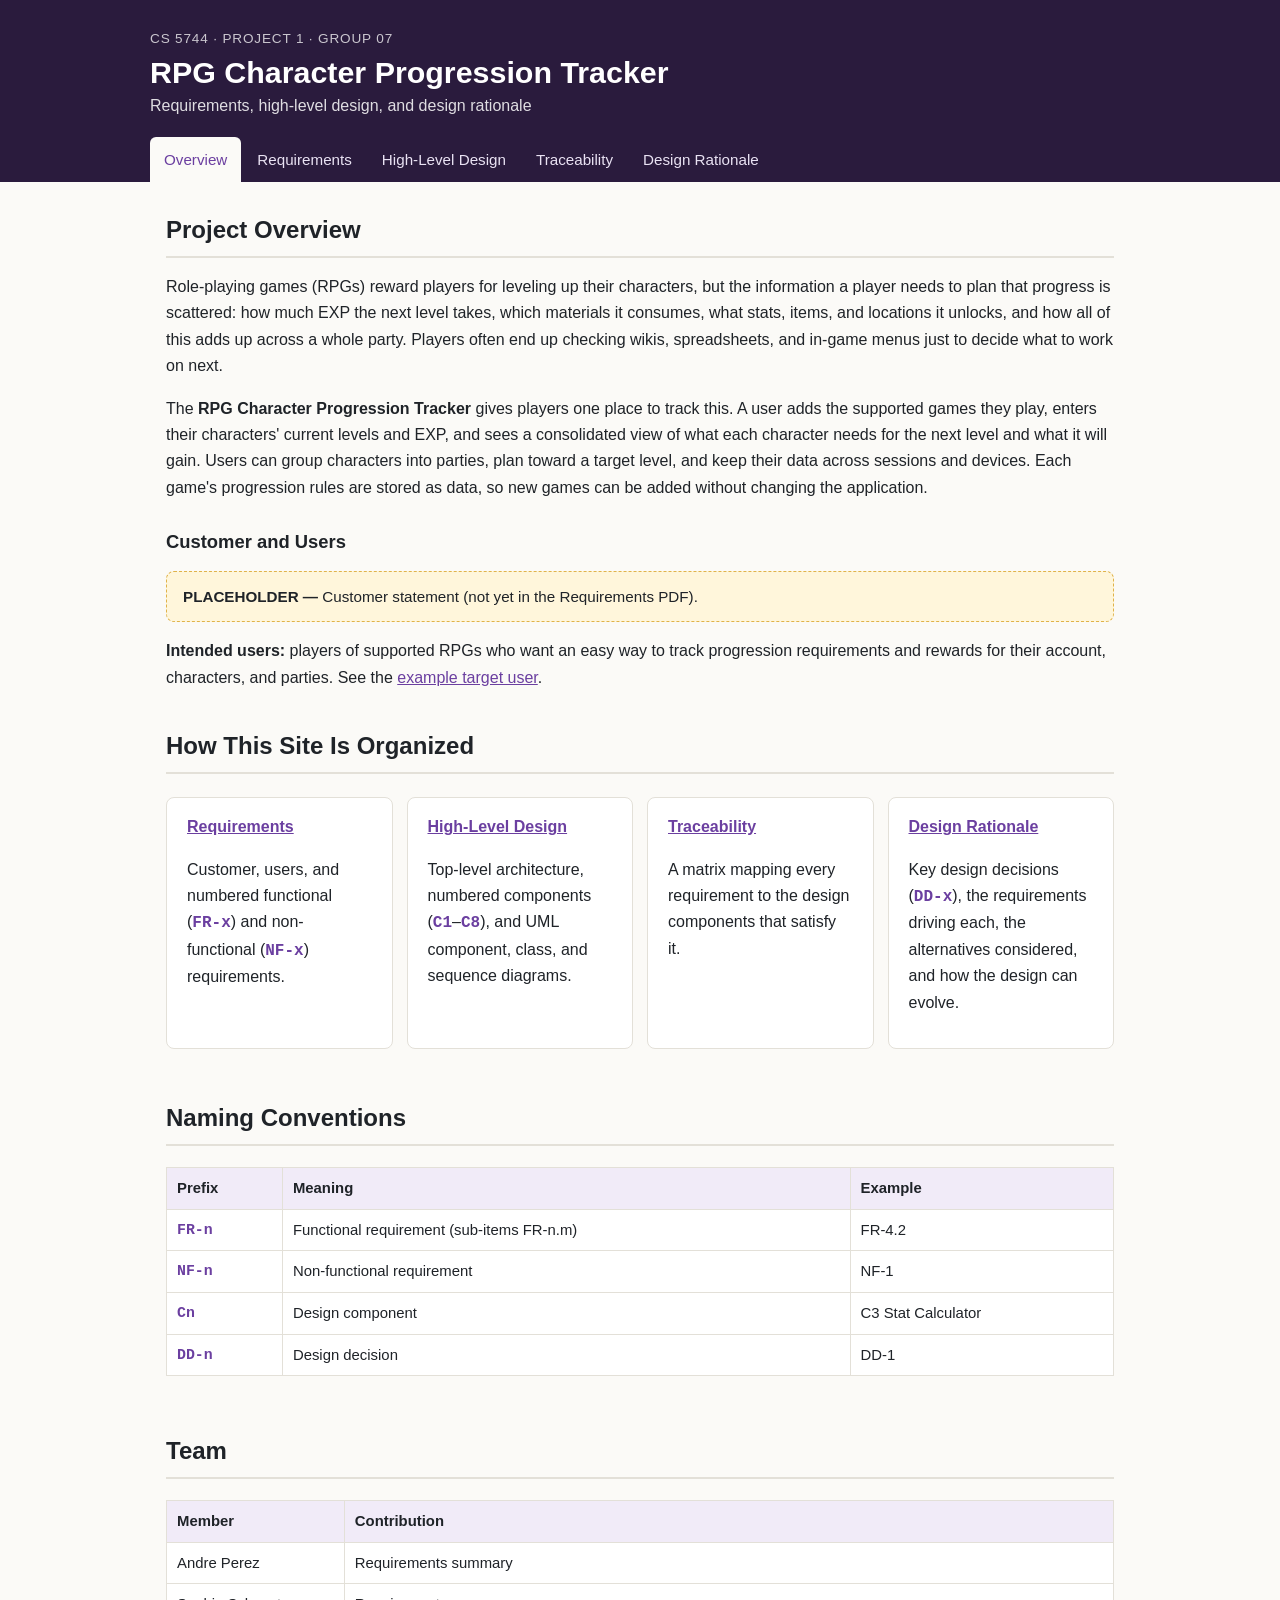
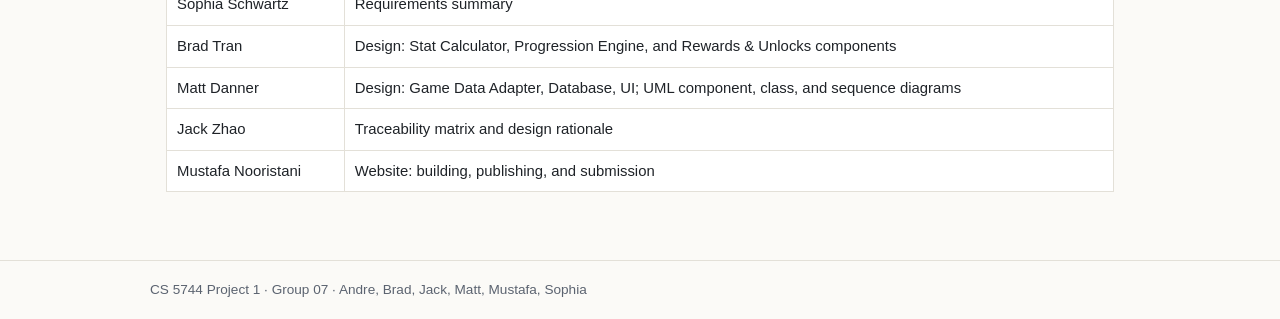
==== index.html @ 400276c5 "Add site skeleton with requirements" ====
<!DOCTYPE html>
<html lang="en">
<head>
  <meta charset="utf-8">
  <meta name="viewport" content="width=device-width, initial-scale=1">
  <title>Overview | RPG Character Progression Tracker</title>
  <link rel="stylesheet" href="style.css">
</head>
<body>
  <header class="site">
    <div class="inner">
      <div class="course">CS 5744 · Project 1 · Group 07</div>
      <h1>RPG Character Progression Tracker</h1>
      <p class="tagline">Requirements, high-level design, and design rationale</p>
      <nav class="site">
      <a href="index.html" class="active">Overview</a>
      <a href="requirements.html">Requirements</a>
      <a href="design.html">High-Level Design</a>
      <a href="traceability.html">Traceability</a>
      <a href="rationale.html">Design Rationale</a>
      </nav>
    </div>
  </header>
  <main>
    <h2>Project Overview</h2>
    <p>Role-playing games (RPGs) reward players for leveling up their characters, but the information a player needs to plan that progress is scattered: how much EXP the next level takes, which materials it consumes, what stats, items, and locations it unlocks, and how all of this adds up across a whole party. Players often end up checking wikis, spreadsheets, and in-game menus just to decide what to work on next.</p>
    <p>The <strong>RPG Character Progression Tracker</strong> gives players one place to track this. A user adds the supported games they play, enters their characters' current levels and EXP, and sees a consolidated view of what each character needs for the next level and what it will gain. Users can group characters into parties, plan toward a target level, and keep their data across sessions and devices. Each game's progression rules are stored as data, so new games can be added without changing the application.</p>

    <h3>Customer and Users</h3>
    <div class="todo">Customer statement (not yet in the Requirements PDF).</div>
    <p><strong>Intended users:</strong> players of supported RPGs who want an easy way to track progression requirements and rewards for their account, characters, and parties. See the <a href="requirements.html#example">example target user</a>.</p>

    <h2>How This Site Is Organized</h2>
    <div class="grid">
      <div class="card">
        <h4><a href="requirements.html">Requirements</a></h4>
        <p>Customer, users, and numbered functional (<span class="id">FR-x</span>) and non-functional (<span class="id">NF-x</span>) requirements.</p>
      </div>
      <div class="card">
        <h4><a href="design.html">High-Level Design</a></h4>
        <p>Top-level architecture, numbered components (<span class="id">C1</span>–<span class="id">C8</span>), and UML component, class, and sequence diagrams.</p>
      </div>
      <div class="card">
        <h4><a href="traceability.html">Traceability</a></h4>
        <p>A matrix mapping every requirement to the design components that satisfy it.</p>
      </div>
      <div class="card">
        <h4><a href="rationale.html">Design Rationale</a></h4>
        <p>Key design decisions (<span class="id">DD-x</span>), the requirements driving each, the alternatives considered, and how the design can evolve.</p>
      </div>
    </div>

    <h2>Naming Conventions</h2>
    <div class="table-wrap"><table>
      <tr><th>Prefix</th><th>Meaning</th><th>Example</th></tr>
      <tr><td class="id">FR-n</td><td>Functional requirement (sub-items FR-n.m)</td><td>FR-4.2</td></tr>
      <tr><td class="id">NF-n</td><td>Non-functional requirement</td><td>NF-1</td></tr>
      <tr><td class="id">Cn</td><td>Design component</td><td>C3 Stat Calculator</td></tr>
      <tr><td class="id">DD-n</td><td>Design decision</td><td>DD-1</td></tr>
    </table></div>

    <h2>Team</h2>
    <div class="table-wrap"><table>
      <tr><th>Member</th><th>Contribution</th></tr>
      <tr><td>Andre Perez</td><td>Requirements summary</td></tr>
      <tr><td>Sophia Schwartz</td><td>Requirements summary</td></tr>
      <tr><td>Brad Tran</td><td>Design: Stat Calculator, Progression Engine, and Rewards &amp; Unlocks components</td></tr>
      <tr><td>Matt Danner</td><td>Design: Game Data Adapter, Database, UI; UML component, class, and sequence diagrams</td></tr>
      <tr><td>Jack Zhao</td><td>Traceability matrix and design rationale</td></tr>
      <tr><td>Mustafa Nooristani</td><td>Website: building, publishing, and submission</td></tr>
    </table></div>

  </main>
  <footer><div class="inner">CS 5744 Project 1 · Group 07 · Andre, Brad, Jack, Matt, Mustafa, Sophia</div></footer>
</body>
</html>
---- style.css ----
:root {
  --bg: #fbfaf7;
  --surface: #ffffff;
  --text: #1f2328;
  --muted: #5b6370;
  --border: #e3e0d8;
  --accent: #6b3fa0;
  --accent-soft: #f1ebf8;
  --todo-bg: #fff6db;
  --todo-border: #e0b34a;
  --code-bg: #f3f1ec;
}

* { box-sizing: border-box; }

body {
  margin: 0;
  background: var(--bg);
  color: var(--text);
  font: 16px/1.65 -apple-system, BlinkMacSystemFont, "Segoe UI", Roboto, Helvetica, Arial, sans-serif;
}

header.site {
  background: #2a1b3d;
  color: #fff;
  padding: 28px 16px 0;
}
header.site .inner, main, footer .inner { max-width: 980px; margin: 0 auto; }
header.site .course { font-size: 0.85rem; letter-spacing: 0.06em; text-transform: uppercase; opacity: 0.75; }
header.site h1 { margin: 4px 0 2px; font-size: 1.9rem; line-height: 1.2; }
header.site .tagline { margin: 0 0 18px; opacity: 0.85; }

nav.site { display: flex; flex-wrap: wrap; gap: 2px; }
nav.site a {
  color: #e9e2f3; text-decoration: none; padding: 10px 14px; border-radius: 6px 6px 0 0;
  font-weight: 500; font-size: 0.95rem;
}
nav.site a:hover { background: rgba(255,255,255,0.1); }
nav.site a.active { background: var(--bg); color: var(--accent); }

main { padding: 28px 16px 48px; }

h2 { font-size: 1.5rem; margin: 2.2rem 0 0.6rem; padding-bottom: 6px; border-bottom: 2px solid var(--border); }
h2:first-child { margin-top: 0; }
h3 { font-size: 1.15rem; margin: 1.6rem 0 0.4rem; }
h4 { font-size: 1rem; margin: 1.2rem 0 0.3rem; }
a { color: var(--accent); }

.toc {
  background: var(--surface); border: 1px solid var(--border); border-radius: 8px;
  padding: 12px 18px; margin-bottom: 24px;
}
.toc strong { display: block; margin-bottom: 4px; }
.toc ol { margin: 0; padding-left: 20px; }

table { border-collapse: collapse; width: 100%; margin: 12px 0 20px; background: var(--surface); font-size: 0.93rem; }
th, td { border: 1px solid var(--border); padding: 8px 10px; text-align: left; vertical-align: top; }
th { background: var(--accent-soft); font-weight: 600; }
.table-wrap { overflow-x: auto; }

.id { font-family: ui-monospace, SFMono-Regular, Menlo, Consolas, monospace; font-weight: 600; color: var(--accent); white-space: nowrap; }
code { background: var(--code-bg); padding: 1px 5px; border-radius: 4px; font-size: 0.9em; }

.card {
  background: var(--surface); border: 1px solid var(--border); border-radius: 8px;
  padding: 16px 20px; margin: 14px 0;
}
.card h3, .card h4 { margin-top: 0; }

.grid { display: grid; grid-template-columns: repeat(auto-fit, minmax(220px, 1fr)); gap: 14px; }

figure { margin: 18px 0; background: var(--surface); border: 1px solid var(--border); border-radius: 8px; padding: 12px; }
figure img { max-width: 100%; height: auto; display: block; margin: 0 auto; }
figcaption { font-size: 0.9rem; color: var(--muted); margin-top: 8px; text-align: center; }

.todo {
  background: var(--todo-bg); border: 1px dashed var(--todo-border); border-radius: 8px;
  padding: 12px 16px; margin: 14px 0; font-size: 0.95rem;
}
.todo::before { content: "PLACEHOLDER — "; font-weight: 700; }

.matrix td.x { text-align: center; font-weight: 700; color: var(--accent); }

footer { border-top: 1px solid var(--border); padding: 18px 16px; color: var(--muted); font-size: 0.85rem; }

@media (max-width: 600px) {
  header.site h1 { font-size: 1.5rem; }
  nav.site a { padding: 8px 10px; font-size: 0.9rem; }
}
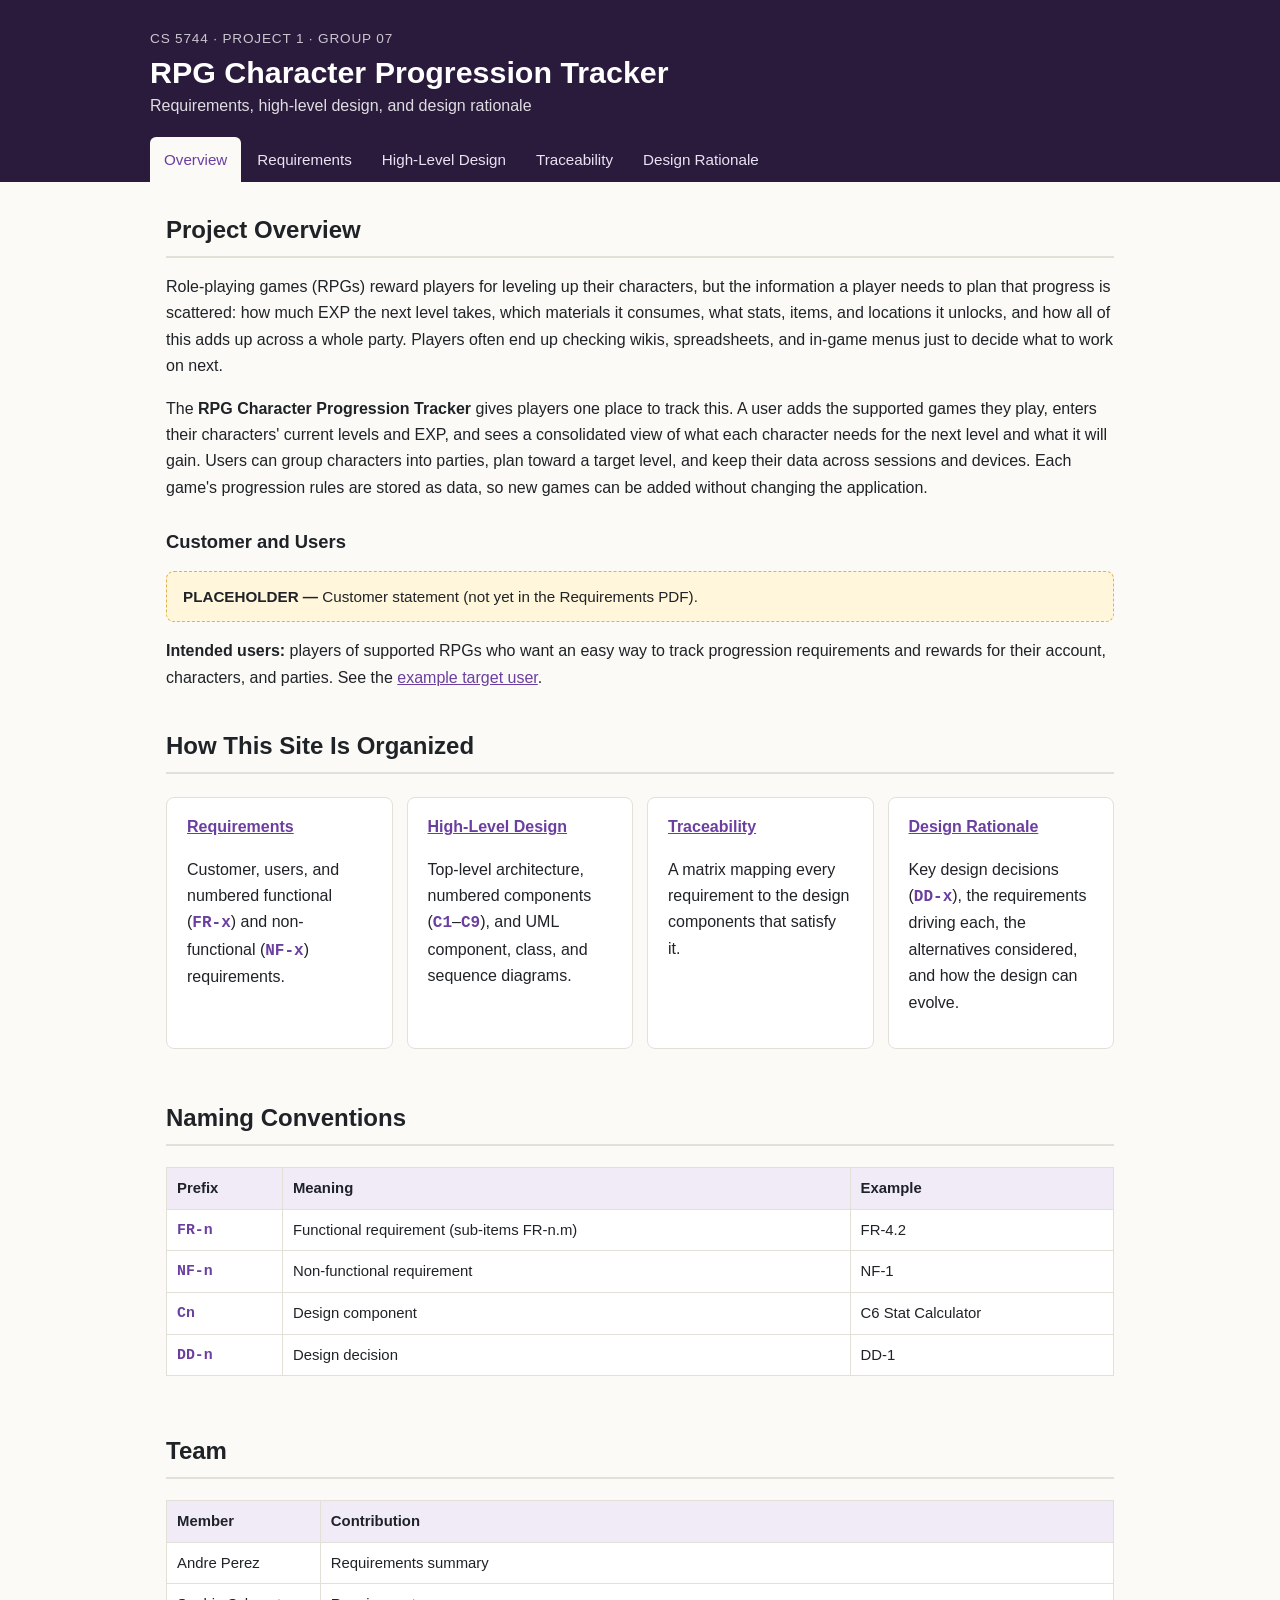
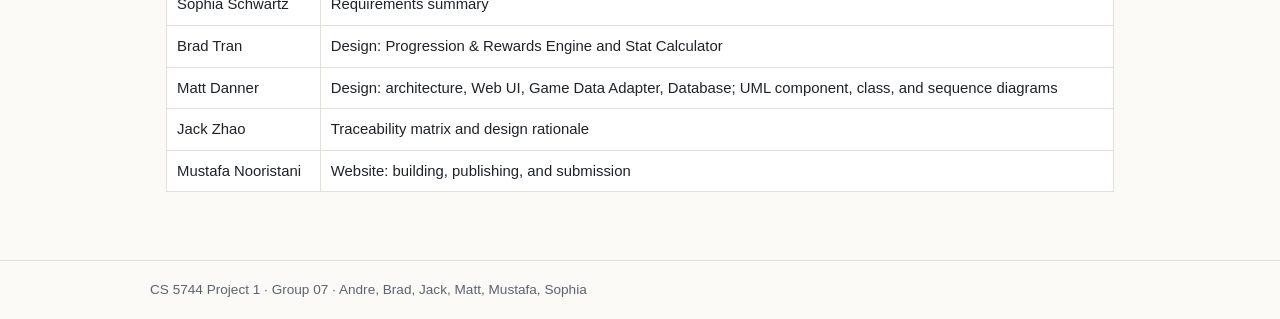
==== commit dc7f4597: "Add Jack's traceability and rationale; switch to C1-C9 component IDs" ====
--- a/index.html
+++ b/index.html
@@ -38,7 +38,7 @@
       </div>
       <div class="card">
         <h4><a href="design.html">High-Level Design</a></h4>
-        <p>Top-level architecture, numbered components (<span class="id">C1</span>–<span class="id">C8</span>), and UML component, class, and sequence diagrams.</p>
+        <p>Top-level architecture, numbered components (<span class="id">C1</span>–<span class="id">C9</span>), and UML component, class, and sequence diagrams.</p>
       </div>
       <div class="card">
         <h4><a href="traceability.html">Traceability</a></h4>
@@ -55,7 +55,7 @@
       <tr><th>Prefix</th><th>Meaning</th><th>Example</th></tr>
       <tr><td class="id">FR-n</td><td>Functional requirement (sub-items FR-n.m)</td><td>FR-4.2</td></tr>
       <tr><td class="id">NF-n</td><td>Non-functional requirement</td><td>NF-1</td></tr>
-      <tr><td class="id">Cn</td><td>Design component</td><td>C3 Stat Calculator</td></tr>
+      <tr><td class="id">Cn</td><td>Design component</td><td>C6 Stat Calculator</td></tr>
       <tr><td class="id">DD-n</td><td>Design decision</td><td>DD-1</td></tr>
     </table></div>
 
@@ -64,8 +64,8 @@
       <tr><th>Member</th><th>Contribution</th></tr>
       <tr><td>Andre Perez</td><td>Requirements summary</td></tr>
       <tr><td>Sophia Schwartz</td><td>Requirements summary</td></tr>
-      <tr><td>Brad Tran</td><td>Design: Stat Calculator, Progression Engine, and Rewards &amp; Unlocks components</td></tr>
-      <tr><td>Matt Danner</td><td>Design: Game Data Adapter, Database, UI; UML component, class, and sequence diagrams</td></tr>
+      <tr><td>Brad Tran</td><td>Design: Progression &amp; Rewards Engine and Stat Calculator</td></tr>
+      <tr><td>Matt Danner</td><td>Design: architecture, Web UI, Game Data Adapter, Database; UML component, class, and sequence diagrams</td></tr>
       <tr><td>Jack Zhao</td><td>Traceability matrix and design rationale</td></tr>
       <tr><td>Mustafa Nooristani</td><td>Website: building, publishing, and submission</td></tr>
     </table></div>
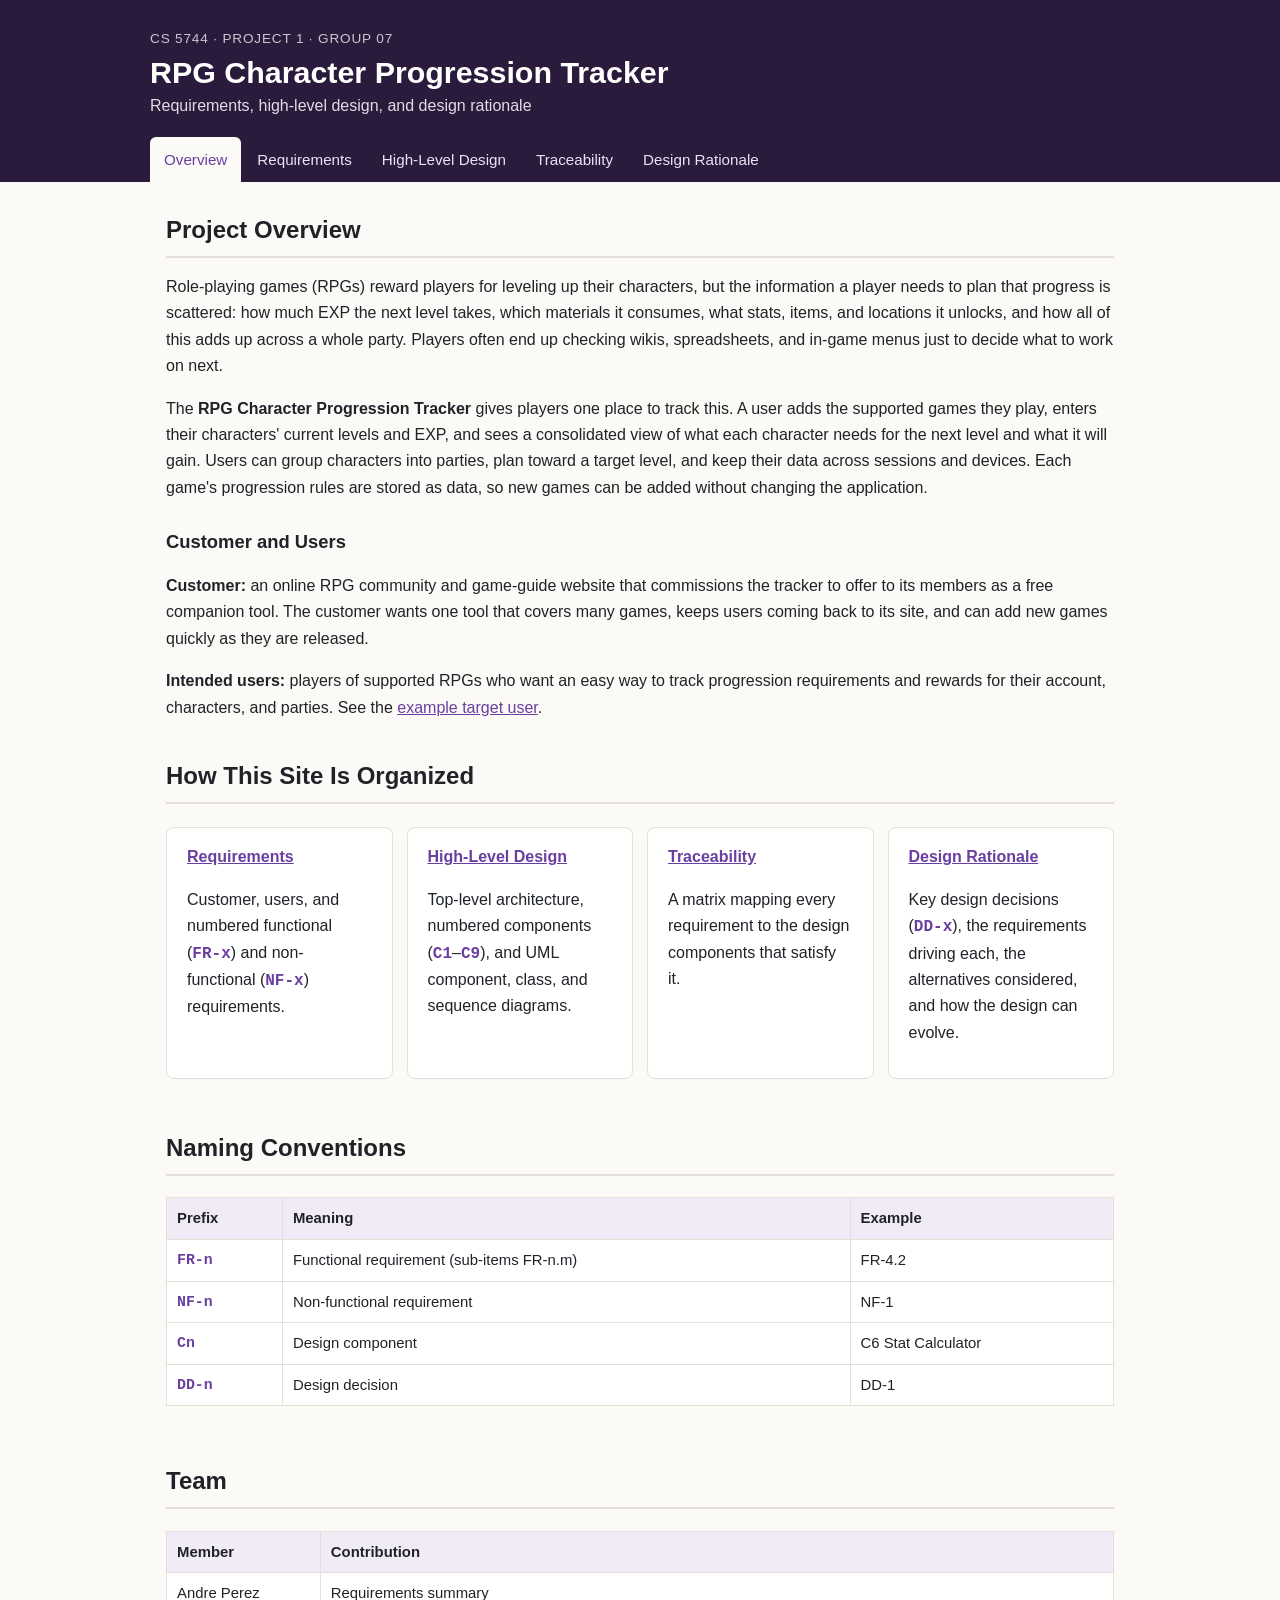
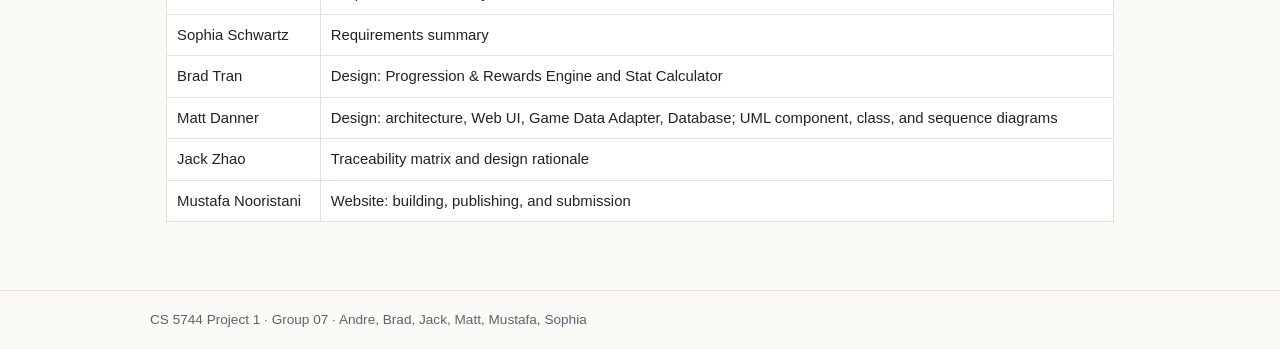
==== commit 38f4a581: "Final site content" ====
--- a/index.html
+++ b/index.html
@@ -27,7 +27,7 @@
     <p>The <strong>RPG Character Progression Tracker</strong> gives players one place to track this. A user adds the supported games they play, enters their characters' current levels and EXP, and sees a consolidated view of what each character needs for the next level and what it will gain. Users can group characters into parties, plan toward a target level, and keep their data across sessions and devices. Each game's progression rules are stored as data, so new games can be added without changing the application.</p>
 
     <h3>Customer and Users</h3>
-    <div class="todo">Customer statement (not yet in the Requirements PDF).</div>
+    <p><strong>Customer:</strong> an online RPG community and game-guide website that commissions the tracker to offer to its members as a free companion tool. The customer wants one tool that covers many games, keeps users coming back to its site, and can add new games quickly as they are released.</p>
     <p><strong>Intended users:</strong> players of supported RPGs who want an easy way to track progression requirements and rewards for their account, characters, and parties. See the <a href="requirements.html#example">example target user</a>.</p>
 
     <h2>How This Site Is Organized</h2>
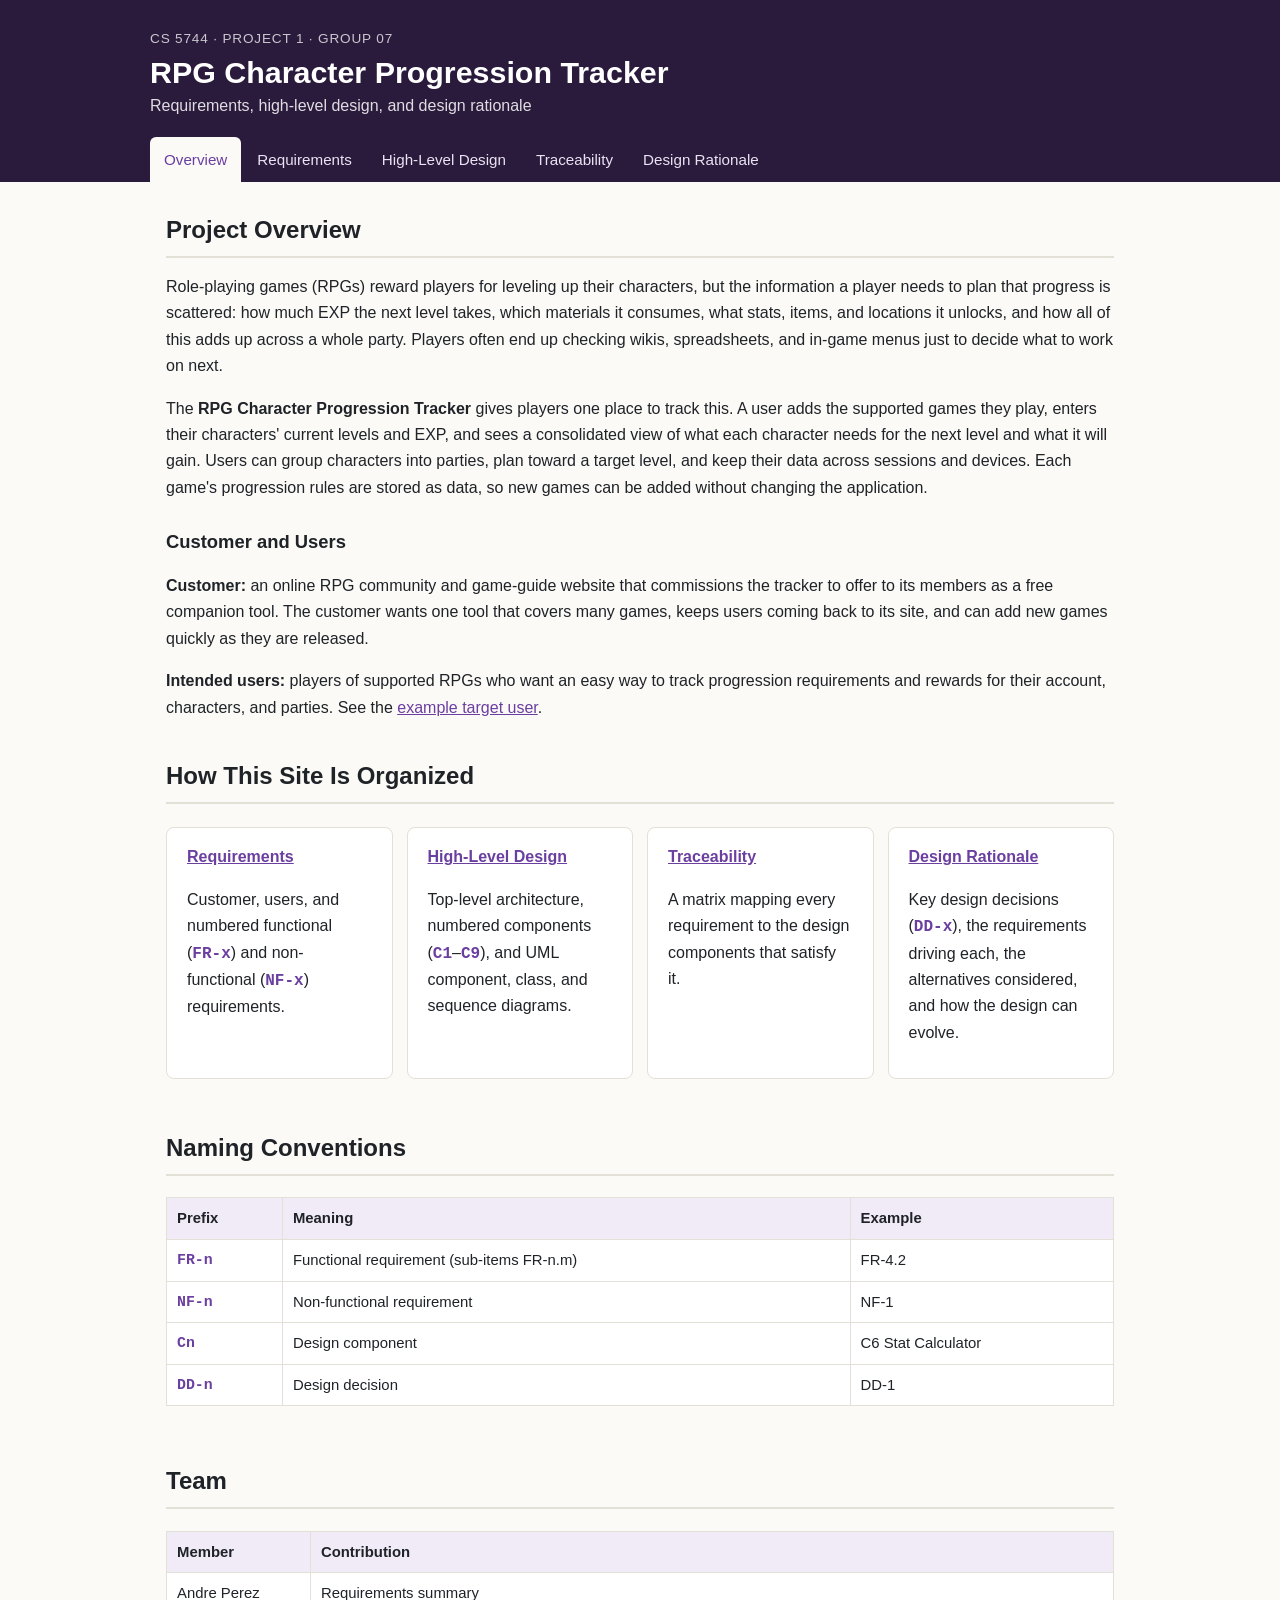
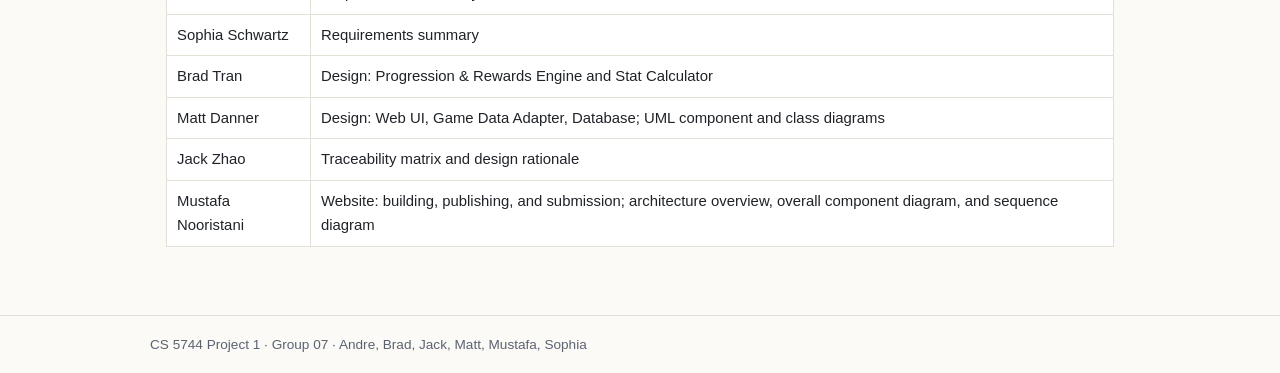
==== commit e199484c: "Fix team credits per Matt" ====
--- a/index.html
+++ b/index.html
@@ -65,9 +65,9 @@
       <tr><td>Andre Perez</td><td>Requirements summary</td></tr>
       <tr><td>Sophia Schwartz</td><td>Requirements summary</td></tr>
       <tr><td>Brad Tran</td><td>Design: Progression &amp; Rewards Engine and Stat Calculator</td></tr>
-      <tr><td>Matt Danner</td><td>Design: architecture, Web UI, Game Data Adapter, Database; UML component, class, and sequence diagrams</td></tr>
+      <tr><td>Matt Danner</td><td>Design: Web UI, Game Data Adapter, Database; UML component and class diagrams</td></tr>
       <tr><td>Jack Zhao</td><td>Traceability matrix and design rationale</td></tr>
-      <tr><td>Mustafa Nooristani</td><td>Website: building, publishing, and submission</td></tr>
+      <tr><td>Mustafa Nooristani</td><td>Website: building, publishing, and submission; architecture overview, overall component diagram, and sequence diagram</td></tr>
     </table></div>
 
   </main>
